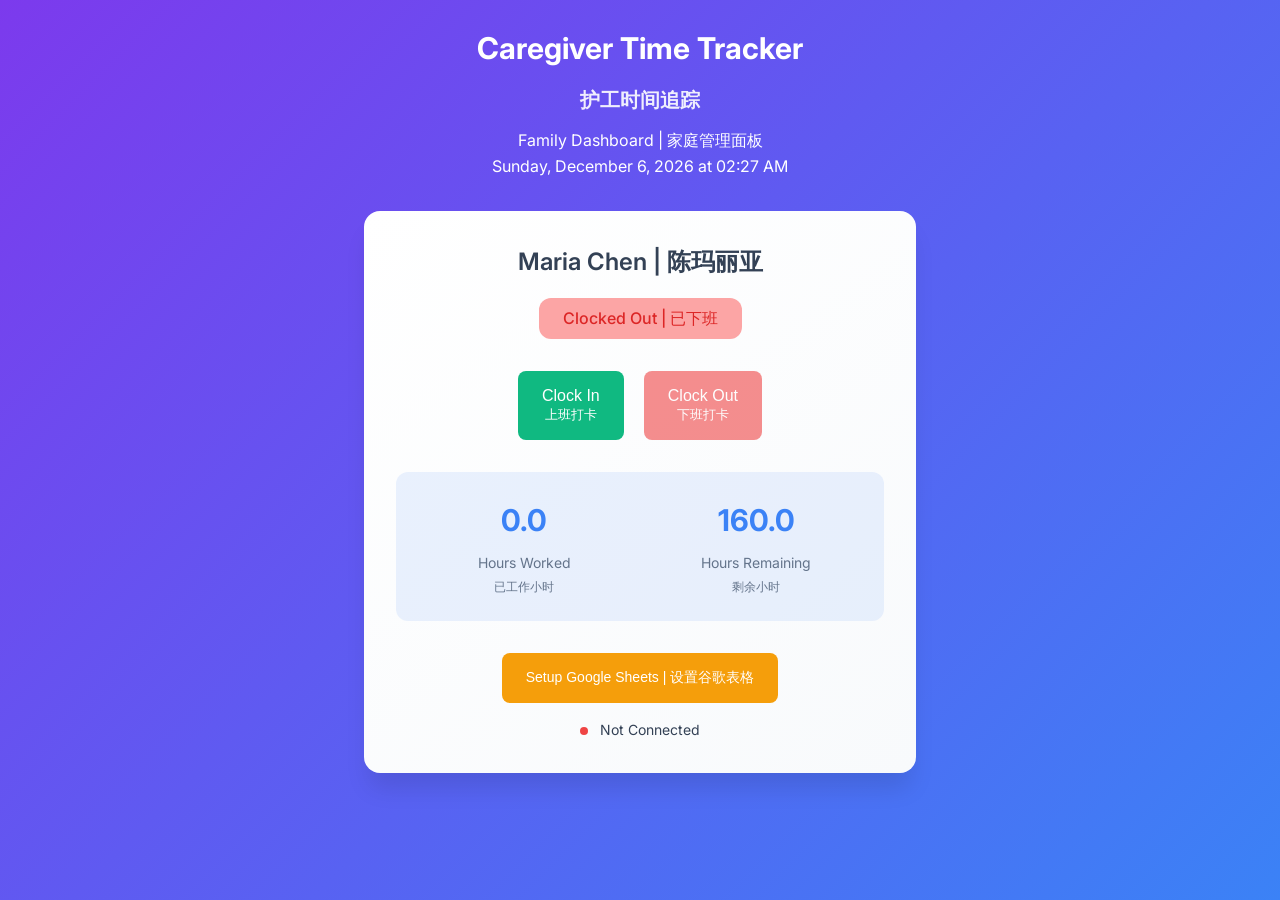
==== simple.html @ 6eb34c5b "Initial commit: Caregiver Time Tracker with Google Sheets integration" ====
<!DOCTYPE html>
<html lang="en">
<head>
    <meta charset="UTF-8">
    <meta name="viewport" content="width=device-width, initial-scale=1.0">
    <meta name="theme-color" content="#7c3aed">
    <title>Caregiver Time Tracker | 护工时间追踪</title>
    <link href="https://fonts.googleapis.com/css2?family=Inter:wght@300;400;500;600;700&display=swap" rel="stylesheet">
    <style>
        /* Simple inline CSS version */
        * {
            margin: 0;
            padding: 0;
            box-sizing: border-box;
        }
        
        body {
            font-family: 'Inter', sans-serif;
            background: linear-gradient(135deg, #7c3aed 0%, #3b82f6 100%);
            min-height: 100vh;
            color: #334155;
            line-height: 1.6;
        }
        
        .loading-screen {
            position: fixed;
            top: 0;
            left: 0;
            width: 100%;
            height: 100%;
            background: linear-gradient(135deg, #7c3aed 0%, #3b82f6 100%);
            display: flex;
            align-items: center;
            justify-content: center;
            z-index: 10000;
            color: white;
        }
        
        .loading-screen.hide {
            display: none;
        }
        
        .app-container {
            max-width: 600px;
            margin: 0 auto;
            padding: 1.5rem;
            opacity: 0;
            transition: opacity 0.3s;
        }
        
        .app-container.loaded {
            opacity: 1;
        }
        
        .header {
            text-align: center;
            margin-bottom: 2rem;
            color: white;
        }
        
        .title {
            font-size: 1.875rem;
            font-weight: 700;
            margin-bottom: 0.5rem;
        }
        
        .subtitle {
            font-size: 1.25rem;
            opacity: 0.9;
        }
        
        .caregiver-card {
            background: linear-gradient(145deg, #ffffff 0%, #f8fafc 100%);
            border-radius: 1rem;
            padding: 2rem;
            box-shadow: 0 20px 25px -5px rgba(0, 0, 0, 0.1);
            text-align: center;
        }
        
        .caregiver-name {
            font-size: 1.5rem;
            font-weight: 600;
            margin-bottom: 1rem;
            color: #334155;
        }
        
        .status-badge {
            display: inline-flex;
            align-items: center;
            justify-content: center;
            padding: 0.5rem 1.5rem;
            border-radius: 0.75rem;
            background: #fca5a5;
            color: #dc2626;
            font-weight: 500;
            margin-bottom: 1.5rem;
        }
        
        .status-badge.clocked-in {
            background: #dcfce7;
            color: #16a34a;
        }
        
        .btn {
            display: inline-flex;
            align-items: center;
            justify-content: center;
            padding: 1rem 1.5rem;
            border: none;
            border-radius: 0.5rem;
            font-size: 1rem;
            font-weight: 500;
            cursor: pointer;
            transition: all 0.15s;
            margin: 0.5rem;
            min-height: 44px;
        }
        
        .btn:disabled {
            opacity: 0.6;
            cursor: not-allowed;
        }
        
        .btn-success {
            background: #10b981;
            color: white;
        }
        
        .btn-danger {
            background: #ef4444;
            color: white;
        }
        
        .btn:not(:disabled):hover {
            transform: translateY(-1px);
            box-shadow: 0 10px 15px -3px rgba(0, 0, 0, 0.1);
        }
        
        .time-display {
            display: grid;
            grid-template-columns: 1fr 1fr;
            gap: 1.5rem;
            margin: 1.5rem 0;
            padding: 1.5rem;
            background: rgba(59, 130, 246, 0.1);
            border-radius: 0.75rem;
        }
        
        .time-stat {
            text-align: center;
        }
        
        .time-value {
            font-size: 1.875rem;
            font-weight: 700;
            color: #3b82f6;
            margin-bottom: 0.5rem;
        }
        
        .time-label {
            font-size: 0.875rem;
            color: #64748b;
        }
        
        .live-timer {
            margin: 1rem 0;
            padding: 1rem;
            background: linear-gradient(135deg, #10b981, #059669);
            border-radius: 0.75rem;
            color: white;
            display: none;
        }
        
        .timer-display {
            font-size: 1.875rem;
            font-weight: 700;
            font-family: 'Courier New', monospace;
            text-align: center;
        }
        
        @media (max-width: 768px) {
            .app-container {
                padding: 1rem;
            }
            
            .time-display {
                grid-template-columns: 1fr;
                text-align: center;
            }
        }
        
        /* Modal Styles */
        .modal {
            position: fixed;
            top: 0;
            left: 0;
            width: 100%;
            height: 100%;
            background: rgba(0, 0, 0, 0.5);
            display: flex;
            align-items: center;
            justify-content: center;
            z-index: 1000;
        }
        
        .modal-content {
            background: white;
            border-radius: 0.5rem;
            max-width: 500px;
            width: 90%;
            max-height: 90vh;
            overflow-y: auto;
        }
        
        .modal-header {
            display: flex;
            align-items: center;
            justify-content: space-between;
            padding: 1rem;
            border-bottom: 1px solid #e5e7eb;
        }
        
        .modal-body {
            padding: 1rem;
        }
        
        .close-btn {
            background: none;
            border: none;
            font-size: 1.5rem;
            cursor: pointer;
            color: #6b7280;
        }
        
        .close-btn:hover {
            color: #374151;
        }
        
        .setup-instructions {
            margin-bottom: 1.5rem;
            font-size: 0.875rem;
        }
        
        .setup-instructions h4 {
            margin-bottom: 0.5rem;
            color: #374151;
        }
        
        .setup-instructions p {
            margin-bottom: 0.25rem;
            color: #6b7280;
        }
        
        .setup-instructions a {
            color: #3b82f6;
            text-decoration: none;
        }
    </style>
</head>
<body>
    <!-- Loading Screen -->
    <div id="loadingScreen" class="loading-screen">
        <div>
            <div style="width: 40px; height: 40px; border: 3px solid rgba(255, 255, 255, 0.3); border-radius: 50%; border-top-color: white; animation: spin 1s ease-in-out infinite; margin: 0 auto 1rem;"></div>
            <p>Loading Caregiver Tracker...</p>
        </div>
    </div>

    <!-- Main App -->
    <div id="app" class="app-container">
        <!-- Header -->
        <header class="header">
            <h1 class="title">Caregiver Time Tracker<br><span class="subtitle">护工时间追踪</span></h1>
            <p>Family Dashboard | 家庭管理面板</p>
            <div id="currentTime">Loading...</div>
        </header>

        <!-- Main Card -->
        <div class="caregiver-card">
            <h2 class="caregiver-name">Maria Chen | 陈玛丽亚</h2>
            <div id="statusBadge" class="status-badge">
                <span id="statusText">Clocked Out | 已下班</span>
            </div>

            <!-- Clock Controls -->
            <div>
                <button class="btn btn-success" id="clockInBtn" onclick="clockIn()">
                    <span>Clock In<br><small>上班打卡</small></span>
                </button>
                <button class="btn btn-danger" id="clockOutBtn" onclick="clockOut()" disabled>
                    <span>Clock Out<br><small>下班打卡</small></span>
                </button>
            </div>

            <!-- Live Timer -->
            <div class="live-timer" id="liveTimer">
                <div>Current Session | 当前工作时间</div>
                <div class="timer-display" id="currentSessionTime">00:00:00</div>
            </div>

            <!-- Time Display -->
            <div class="time-display">
                <div class="time-stat">
                    <div class="time-value" id="hoursWorked">0.0</div>
                    <div class="time-label">
                        <span>Hours Worked</span><br>
                        <span style="font-size: 0.75rem;">已工作小时</span>
                    </div>
                </div>
                <div class="time-stat">
                    <div class="time-value" id="hoursRemaining">160.0</div>
                    <div class="time-label">
                        <span>Hours Remaining</span><br>
                        <span style="font-size: 0.75rem;">剩余小时</span>
                    </div>
                </div>
            </div>
            
            <!-- Google Sheets Setup Button -->
            <div style="margin-top: 1rem;">
                <button class="btn" id="setupSheetsBtn" onclick="showGoogleSheetsSetup()" 
                        style="background: #f59e0b; color: white; font-size: 0.875rem;">
                    Setup Google Sheets | 设置谷歌表格
                </button>
                <div id="syncStatus" style="margin-top: 0.5rem; font-size: 0.875rem;">
                    <span id="syncIndicator" style="display: inline-block; width: 8px; height: 8px; border-radius: 50%; background: #ef4444; margin-right: 0.5rem;"></span>
                    <span id="syncText">Not Connected</span>
                    <button id="retryBtn" onclick="retryFailedSyncs()" style="display: none; margin-left: 0.5rem; padding: 0.25rem 0.5rem; font-size: 0.75rem; background: #3b82f6; color: white; border: none; border-radius: 0.25rem; cursor: pointer;">
                        Retry | 重试
                    </button>
                </div>
            </div>
        </div>
    </div>

    <!-- Google Sheets Setup Modal -->
    <div id="googleSheetsModal" class="modal" style="display: none;">
        <div class="modal-content">
            <div class="modal-header">
                <h3>Google Sheets Setup | 谷歌表格设置</h3>
                <button class="close-btn" onclick="hideGoogleSheetsSetup()">&times;</button>
            </div>
            <div class="modal-body">
                <div class="setup-instructions">
                    <h4>📋 Simple Setup (Recommended)</h4>
                    <p><strong>Step 1:</strong> Create Google Apps Script</p>
                    <p>1. Go to <a href="https://script.google.com" target="_blank">script.google.com</a></p>
                    <p>2. Click "New Project"</p>
                    <p>3. Replace default code with the script below</p>
                    <p>4. Click "Deploy" → "New deployment" → "Web app"</p>
                    <p>5. Set "Execute as: Me" and "Access: Anyone"</p>
                    <p>6. Copy the Web App URL</p>
                    
                    <div style="background: #f3f4f6; padding: 1rem; margin: 0.5rem 0; border-radius: 0.25rem; font-family: monospace; font-size: 0.75rem;">
function doPost(e) {<br>
&nbsp;&nbsp;try {<br>
&nbsp;&nbsp;&nbsp;&nbsp;const sheet = SpreadsheetApp.openById('YOUR_SHEET_ID_HERE');<br>
&nbsp;&nbsp;&nbsp;&nbsp;const ws = sheet.getActiveSheet();<br>
&nbsp;&nbsp;&nbsp;&nbsp;const data = JSON.parse(e.postData.contents);<br>
&nbsp;&nbsp;&nbsp;&nbsp;<br>
&nbsp;&nbsp;&nbsp;&nbsp;// Add headers if first row<br>
&nbsp;&nbsp;&nbsp;&nbsp;if (ws.getLastRow() === 0) {<br>
&nbsp;&nbsp;&nbsp;&nbsp;&nbsp;&nbsp;ws.getRange(1, 1, 1, 8).setValues([['Timestamp', 'Caregiver', 'Date', 'Clock In', 'Clock Out', 'Session Hours', 'Total Hours', 'Action']]);<br>
&nbsp;&nbsp;&nbsp;&nbsp;}<br>
&nbsp;&nbsp;&nbsp;&nbsp;<br>
&nbsp;&nbsp;&nbsp;&nbsp;ws.appendRow(data.values[0]);<br>
&nbsp;&nbsp;&nbsp;&nbsp;return ContentService.createTextOutput(JSON.stringify({success: true})).setMimeType(ContentService.MimeType.JSON);<br>
&nbsp;&nbsp;} catch (error) {<br>
&nbsp;&nbsp;&nbsp;&nbsp;return ContentService.createTextOutput(JSON.stringify({success: false, error: error.toString()})).setMimeType(ContentService.MimeType.JSON);<br>
&nbsp;&nbsp;}<br>
}
                    </div>
                    
                    <p><strong>Step 2:</strong> Update the script with your Sheet ID</p>
                    <p><strong>Step 3:</strong> Enter the Web App URL below</p>
                </div>
                
                <form id="googleSheetsForm" onsubmit="testGoogleSheets(event)">
                    <div style="margin: 1rem 0;">
                        <label style="display: block; margin-bottom: 0.5rem; font-weight: 500;">Google Apps Script Web App URL:</label>
                        <input type="url" id="webAppUrl" placeholder="https://script.google.com/macros/s/.../exec" style="width: 100%; padding: 0.5rem; border: 1px solid #ccc; border-radius: 0.25rem;" required>
                    </div>
                    <div style="margin: 1rem 0;">
                        <label style="display: block; margin-bottom: 0.5rem; font-weight: 500;">Spreadsheet ID (for reference):</label>
                        <input type="text" id="spreadsheetId" placeholder="Found in Google Sheet URL" style="width: 100%; padding: 0.5rem; border: 1px solid #ccc; border-radius: 0.25rem;" required>
                    </div>
                    <button type="submit" class="btn" style="background: #3b82f6; color: white;">Test Connection | 测试连接</button>
                </form>
                
                <div id="connectionStatus" style="margin-top: 1rem; padding: 0.5rem; border-radius: 0.25rem; display: none;"></div>
            </div>
        </div>
    </div>

    <style>
        @keyframes spin {
            to { transform: rotate(360deg); }
        }
    </style>

    <script>
        // App state
        let isClocked = false;
        let startTime = null;
        let timerInterval = null;
        let hoursWorked = 0;
        
        // Google Sheets integration
        let googleSheetsConfig = {
            webAppUrl: null,
            spreadsheetId: null,
            isConnected: false
        };

        // Initialize app
        function initApp() {
            console.log('Initializing caregiver app with Google Sheets...');
            
            // Hide loading screen
            setTimeout(() => {
                document.getElementById('loadingScreen').classList.add('hide');
                document.getElementById('app').classList.add('loaded');
            }, 1000);
            
            // Start clock
            updateCurrentTime();
            setInterval(updateCurrentTime, 1000);
            
            // Load saved data
            loadData();
            loadGoogleSheetsConfig();
            
            console.log('App initialized successfully!');
        }

        function updateCurrentTime() {
            const now = new Date();
            const options = {
                weekday: 'long',
                year: 'numeric',
                month: 'long',
                day: 'numeric',
                hour: '2-digit',
                minute: '2-digit'
            };
            document.getElementById('currentTime').textContent = 
                now.toLocaleDateString('en-US', options);
        }

        async function clockIn() {
            if (isClocked) return;
            
            isClocked = true;
            startTime = new Date();
            
            // Update UI
            document.getElementById('statusBadge').className = 'status-badge clocked-in';
            document.getElementById('statusText').textContent = 'Clocked In | 已上班';
            document.getElementById('clockInBtn').disabled = true;
            document.getElementById('clockOutBtn').disabled = false;
            document.getElementById('liveTimer').style.display = 'block';
            
            // Start timer
            timerInterval = setInterval(updateLiveTimer, 1000);
            
            // Log to Google Sheets
            await logToGoogleSheets('CLOCK_IN', {
                action: 'Clock In',
                timestamp: startTime.toISOString(),
                caregiver: 'Maria Chen | 陈玛丽亚'
            });
            
            // Save state
            saveData();
            
            console.log('Clocked in at:', startTime);
            showNotification('Clocked in successfully! | 上班打卡成功！', 'success');
        }

        async function clockOut() {
            if (!isClocked || !startTime) return;
            
            const endTime = new Date();
            const sessionHours = (endTime - startTime) / (1000 * 60 * 60);
            
            isClocked = false;
            clearInterval(timerInterval);
            
            // Update UI
            document.getElementById('statusBadge').className = 'status-badge';
            document.getElementById('statusText').textContent = 'Clocked Out | 已下班';
            document.getElementById('clockInBtn').disabled = false;
            document.getElementById('clockOutBtn').disabled = true;
            document.getElementById('liveTimer').style.display = 'none';
            
            // Update hours
            hoursWorked += sessionHours;
            updateTimeDisplay();
            
            // Log to Google Sheets
            await logToGoogleSheets('CLOCK_OUT', {
                action: 'Clock Out',
                timestamp: endTime.toISOString(),
                caregiver: 'Maria Chen | 陈玛丽亚',
                sessionHours: sessionHours.toFixed(2),
                totalHours: hoursWorked.toFixed(2)
            });
            
            // Save state
            saveData();
            
            showNotification(`Session completed! Worked: ${sessionHours.toFixed(1)} hours`, 'success');
            
            console.log('Clocked out. Session hours:', sessionHours.toFixed(2));
        }

        function updateLiveTimer() {
            if (!startTime) return;
            
            const now = new Date();
            const elapsed = now - startTime;
            const hours = Math.floor(elapsed / (1000 * 60 * 60));
            const minutes = Math.floor((elapsed % (1000 * 60 * 60)) / (1000 * 60));
            const seconds = Math.floor((elapsed % (1000 * 60)) / 1000);
            
            document.getElementById('currentSessionTime').textContent = 
                `${hours.toString().padStart(2, '0')}:${minutes.toString().padStart(2, '0')}:${seconds.toString().padStart(2, '0')}`;
        }

        function updateTimeDisplay() {
            document.getElementById('hoursWorked').textContent = hoursWorked.toFixed(1);
            document.getElementById('hoursRemaining').textContent = Math.max(0, 160 - hoursWorked).toFixed(1);
        }

        // Google Sheets Integration Functions
        
        function loadGoogleSheetsConfig() {
            try {
                const saved = localStorage.getItem('googleSheetsConfig');
                if (saved) {
                    googleSheetsConfig = JSON.parse(saved);
                    updateSyncStatus();
                }
            } catch (e) {
                console.warn('Could not load Google Sheets config:', e);
            }
        }

        function saveGoogleSheetsConfig() {
            try {
                localStorage.setItem('googleSheetsConfig', JSON.stringify(googleSheetsConfig));
            } catch (e) {
                console.warn('Could not save Google Sheets config:', e);
            }
        }

        function updateSyncStatus() {
            const indicator = document.getElementById('syncIndicator');
            const text = document.getElementById('syncText');
            const retryBtn = document.getElementById('retryBtn');
            
            if (googleSheetsConfig.isConnected) {
                indicator.style.background = '#10b981';
                text.textContent = 'Connected | 已连接';
                retryBtn.style.display = 'none';
            } else {
                indicator.style.background = '#ef4444';
                text.textContent = 'Not Connected | 未连接';
                retryBtn.style.display = 'none';
            }
        }
        
        // Show retry button when there are failed syncs
        function showRetryButton() {
            const retryBtn = document.getElementById('retryBtn');
            const retryQueue = JSON.parse(localStorage.getItem('retryQueue') || '[]');
            
            if (retryQueue.length > 0 && googleSheetsConfig.isConnected) {
                retryBtn.style.display = 'inline-block';
            } else {
                retryBtn.style.display = 'none';
            }
        }
        
        // Manual retry function
        async function retryFailedSyncs() {
            const retryQueue = JSON.parse(localStorage.getItem('retryQueue') || '[]');
            
            if (retryQueue.length === 0) {
                showNotification('No failed syncs to retry | 没有失败的同步需要重试', 'info');
                return;
            }
            
            showNotification(`Retrying ${retryQueue.length} failed syncs... | 重试${retryQueue.length}个失败的同步...`, 'info');
            
            const successfulRetries = [];
            
            for (const item of retryQueue) {
                try {
                    await logToGoogleSheets(item.eventType, item.data);
                    successfulRetries.push(item);
                } catch (error) {
                    console.error('Retry failed:', error);
                }
                
                // Small delay between retries
                await new Promise(resolve => setTimeout(resolve, 500));
            }
            
            // Remove successful retries from queue
            const remainingQueue = retryQueue.filter(item => !successfulRetries.includes(item));
            localStorage.setItem('retryQueue', JSON.stringify(remainingQueue));
            
            showNotification(`Retried ${successfulRetries.length}/${retryQueue.length} syncs successfully | 成功重试${successfulRetries.length}/${retryQueue.length}个同步`, 'success');
            
            showRetryButton();
        }

        async function logToGoogleSheets(eventType, data) {
            if (!googleSheetsConfig.isConnected) {
                console.log('Google Sheets not connected, skipping sync');
                return;
            }

            try {
                console.log('Starting Google Sheets sync...', { eventType, data });
                
                // Update sync status to show syncing
                document.getElementById('syncIndicator').style.background = '#f59e0b';
                document.getElementById('syncText').textContent = 'Syncing... | 同步中...';

                const row = [
                    new Date().toISOString(), // Timestamp
                    data.caregiver, // Caregiver Name
                    new Date().toLocaleDateString(), // Date
                    eventType === 'CLOCK_IN' ? new Date(data.timestamp).toLocaleTimeString() : '', // Clock In
                    eventType === 'CLOCK_OUT' ? new Date(data.timestamp).toLocaleTimeString() : '', // Clock Out
                    data.sessionHours || '', // Session Hours
                    data.totalHours || '', // Total Hours
                    data.action // Action/Notes
                ];

                console.log('Preparing to send row:', row);
                
                const response = await appendToGoogleSheet(row);
                console.log('Google Sheets response:', response);
                
                if (response.success) {
                    console.log('Sync successful!');
                    // Update sync status to success
                    setTimeout(() => {
                        document.getElementById('syncIndicator').style.background = '#10b981';
                        document.getElementById('syncText').textContent = 'Synced | 已同步';
                    }, 1000);
                    
                    showNotification('Data synced to Google Sheets successfully! | 数据已成功同步到谷歌表格！', 'success');
                } else {
                    throw new Error(response.error || 'Unknown sync error');
                }

            } catch (error) {
                console.error('Error syncing to Google Sheets:', error);
                
                // Update sync status to error with more details
                document.getElementById('syncIndicator').style.background = '#ef4444';
                
                let errorText = 'Sync Error';
                if (error.message.includes('403')) {
                    errorText = 'Permission Error';
                } else if (error.message.includes('404')) {
                    errorText = 'Sheet Not Found';
                } else if (error.message.includes('400')) {
                    errorText = 'Invalid Request';
                } else if (error.message.includes('Failed to fetch')) {
                    errorText = 'Network Error';
                }
                
                document.getElementById('syncText').textContent = `${errorText} | 同步错误`;
                
                // Show detailed error notification
                showNotification(`Sync failed: ${error.message}. Data saved locally for retry. | 同步失败：${error.message}。数据已本地保存以供重试。`, 'error');
                
                // Store for retry later
                storeForRetry(eventType, data);
                showRetryButton();
            }
        }

        async function appendToGoogleSheet(row) {
            const url = googleSheetsConfig.webAppUrl;
            
            console.log('Sending request to Google Apps Script:', url);
            console.log('Request data:', { values: [row] });
            
            try {
                const response = await fetch(url, {
                    method: 'POST',
                    headers: {
                        'Content-Type': 'application/json',
                    },
                    body: JSON.stringify({
                        values: [row]
                    })
                });

                console.log('Response status:', response.status);
                console.log('Response statusText:', response.statusText);

                if (!response.ok) {
                    throw new Error(`HTTP ${response.status}: ${response.statusText}`);
                }

                const result = await response.json();
                console.log('Success response:', result);
                
                if (result.success) {
                    return { success: true, data: result };
                } else {
                    throw new Error(result.error || 'Unknown error from Apps Script');
                }
                
            } catch (error) {
                console.error('Fetch error:', error);
                return { success: false, error: error.message };
            }
        }

        function storeForRetry(eventType, data) {
            try {
                const retryData = JSON.parse(localStorage.getItem('retryQueue') || '[]');
                retryData.push({ eventType, data, timestamp: new Date().toISOString() });
                localStorage.setItem('retryQueue', JSON.stringify(retryData));
            } catch (e) {
                console.warn('Could not store retry data:', e);
            }
        }

        // Google Sheets Setup Modal Functions
        
        function showGoogleSheetsSetup() {
            document.getElementById('googleSheetsModal').style.display = 'flex';
        }

        function hideGoogleSheetsSetup() {
            document.getElementById('googleSheetsModal').style.display = 'none';
        }

        async function testGoogleSheets(event) {
            event.preventDefault();
            
            const webAppUrl = document.getElementById('webAppUrl').value.trim();
            const spreadsheetId = document.getElementById('spreadsheetId').value.trim();
            const statusDiv = document.getElementById('connectionStatus');
            
            if (!webAppUrl || !spreadsheetId) {
                showConnectionStatus('Please fill in all fields | 请填写所有字段', 'error');
                return;
            }

            showConnectionStatus('Testing connection... | 测试连接中...', 'info');

            try {
                console.log('Testing Google Apps Script URL:', webAppUrl);
                
                // First, try a simple GET request to test basic connectivity
                console.log('Step 1: Testing basic connectivity with GET request...');
                const getResponse = await fetch(webAppUrl, {
                    method: 'GET',
                    mode: 'cors'
                });
                
                console.log('GET Response status:', getResponse.status);
                console.log('GET Response headers:', Object.fromEntries(getResponse.headers.entries()));
                
                if (!getResponse.ok) {
                    const errorText = await getResponse.text();
                    console.log('GET Response error text:', errorText);
                    throw new Error(`GET test failed - HTTP ${getResponse.status}: ${getResponse.statusText}`);
                }
                
                const getResult = await getResponse.json();
                console.log('GET Response JSON:', getResult);
                
                // Now try the POST request
                console.log('Step 2: Testing POST request...');
                const testResponse = await fetch(webAppUrl, {
                    method: 'POST',
                    mode: 'cors',
                    headers: {
                        'Content-Type': 'application/json',
                    },
                    body: JSON.stringify({
                        values: [['Test', 'Connection', new Date().toISOString(), '', '', '', '', 'Test']]
                    })
                });

                console.log('POST Response status:', testResponse.status);
                console.log('POST Response headers:', Object.fromEntries(testResponse.headers.entries()));

                if (!testResponse.ok) {
                    const errorText = await testResponse.text();
                    console.log('POST Response error text:', errorText);
                    throw new Error(`POST test failed - HTTP ${testResponse.status}: ${testResponse.statusText}`);
                }

                const result = await testResponse.json();
                console.log('POST Response JSON:', result);
                
                if (!result.success) {
                    throw new Error(result.error || 'Unknown error from Apps Script');
                }

                // Save configuration
                googleSheetsConfig = {
                    webAppUrl,
                    spreadsheetId,
                    isConnected: true
                };
                saveGoogleSheetsConfig();
                updateSyncStatus();

                showConnectionStatus('✅ Connection successful! Data will now sync automatically. | ✅ 连接成功！数据将自动同步。', 'success');
                
                setTimeout(() => {
                    hideGoogleSheetsSetup();
                }, 2000);

            } catch (error) {
                console.error('Detailed connection test error:', error);
                console.error('Error stack:', error.stack);
                
                let errorMessage = '';
                
                if (error.message.includes('Failed to fetch') || error.message.includes('NetworkError') || error.name === 'TypeError') {
                    errorMessage = `❌ Network Error: Cannot reach Google Apps Script.

🔧 Possible Issues:
1. **Internet Connection**: Check your internet connection
2. **Firewall/Antivirus**: Temporarily disable firewall or antivirus
3. **Browser**: Try a different browser or incognito mode
4. **VPN**: Disable VPN if you're using one

🧪 **Manual Test**: 
Open this URL in a new tab: ${webAppUrl}
You should see a JSON response like: {"success":true,"message":"Google Apps Script is working!"}

❌ 网络错误：无法访问谷歌应用脚本。

🔧 详细错误: ${error.message}`;
                } else if (error.message.includes('GET test failed')) {
                    errorMessage = `❌ Google Apps Script URL Error

The URL doesn't respond to basic requests. This usually means:

1. **Wrong URL**: Double-check you copied the deployment URL correctly
2. **Not Deployed**: Make sure the script is deployed as a Web App
3. **Permissions**: Ensure "Who has access" is set to "Anyone"

🧪 **Try this**: 
- Go to your Google Apps Script
- Click "Deploy" → "Manage deployments"
- Verify settings and get a fresh URL

❌ 应用脚本URL错误`;
                } else if (error.message.includes('POST test failed')) {
                    errorMessage = `❌ Apps Script Configuration Error

Basic connectivity works but POST requests fail. Check:

1. **Function Name**: Ensure your script has both doGet() and doPost() functions
2. **Permissions**: Re-authorize the script permissions
3. **Spreadsheet Access**: Verify the script can access your Google Sheet

❌ 应用脚本配置错误`;
                } else if (error.message.includes('404')) {
                    errorMessage = `❌ URL Not Found: Web App URL is incorrect.

🔧 Make sure:
- You copied the correct deployment URL (should end with /exec)
- The script is deployed as a Web app
- Try creating a new deployment

❌ 找不到URL：Web应用URL不正确。`;
                } else {
                    errorMessage = `❌ Connection failed: ${error.message}

🔧 Debug Info:
- Web App URL: ${webAppUrl}
- Error Type: ${error.name}
- Browser Console: Press F12 and check the Console tab for more details

❌ 连接失败：${error.message}`;
                }
                
                showConnectionStatus(errorMessage, 'error');
                googleSheetsConfig.isConnected = false;
                updateSyncStatus();
            }
        }

        async function initializeGoogleSheet(apiKey, spreadsheetId) {
            // Check if headers exist
            const readUrl = `https://sheets.googleapis.com/v4/spreadsheets/${spreadsheetId}/values/A1:H1?key=${apiKey}`;
            const readResponse = await fetch(readUrl);
            const data = await readResponse.json();

            // If no data or empty, add headers
            if (!data.values || data.values.length === 0) {
                const headers = ['Timestamp', 'Caregiver', 'Date', 'Clock In', 'Clock Out', 'Session Hours', 'Total Hours', 'Action'];
                const writeUrl = `https://sheets.googleapis.com/v4/spreadsheets/${spreadsheetId}/values/A1:H1?key=${apiKey}&valueInputOption=USER_ENTERED`;
                
                await fetch(writeUrl, {
                    method: 'PUT',
                    headers: {
                        'Content-Type': 'application/json',
                    },
                    body: JSON.stringify({
                        values: [headers]
                    })
                });
            }
        }

        function showConnectionStatus(message, type) {
            const statusDiv = document.getElementById('connectionStatus');
            statusDiv.style.display = 'block';
            statusDiv.textContent = message;
            statusDiv.className = `connection-status ${type}`;
            
            const colors = {
                success: { bg: '#dcfce7', color: '#166534' },
                error: { bg: '#fecaca', color: '#dc2626' },
                info: { bg: '#dbeafe', color: '#1d4ed8' }
            };
            
            const style = colors[type] || colors.info;
            statusDiv.style.background = style.bg;
            statusDiv.style.color = style.color;
        }

        // Notification System
        function showNotification(message, type = 'info') {
            // Simple notification - you could enhance this
            console.log(`[${type.toUpperCase()}] ${message}`);
            
            // You could add a toast notification here
            const notification = document.createElement('div');
            notification.style.cssText = `
                position: fixed;
                top: 20px;
                right: 20px;
                background: ${type === 'success' ? '#10b981' : '#ef4444'};
                color: white;
                padding: 1rem;
                border-radius: 0.5rem;
                z-index: 1001;
                max-width: 300px;
                box-shadow: 0 10px 25px rgba(0,0,0,0.1);
            `;
            notification.textContent = message;
            
            document.body.appendChild(notification);
            
            setTimeout(() => {
                if (notification.parentNode) {
                    notification.parentNode.removeChild(notification);
                }
            }, 3000);
        }

        // Data persistence functions
        function saveData() {
            try {
                const data = {
                    hoursWorked,
                    isClocked,
                    startTime: startTime ? startTime.toISOString() : null
                };
                localStorage.setItem('caregiverData', JSON.stringify(data));
            } catch (e) {
                console.warn('Could not save data to localStorage:', e);
            }
        }

        function loadData() {
            try {
                const saved = localStorage.getItem('caregiverData');
                if (saved) {
                    const data = JSON.parse(saved);
                    hoursWorked = data.hoursWorked || 0;
                    updateTimeDisplay();
                    
                    if (data.isClocked && data.startTime) {
                        startTime = new Date(data.startTime);
                        clockIn();
                    }
                }
            } catch (e) {
                console.warn('Could not load saved data:', e);
            }
        }

        // Start the app
        if (document.readyState === 'loading') {
            document.addEventListener('DOMContentLoaded', initApp);
        } else {
            initApp();
        }
    </script>
</body>
</html>
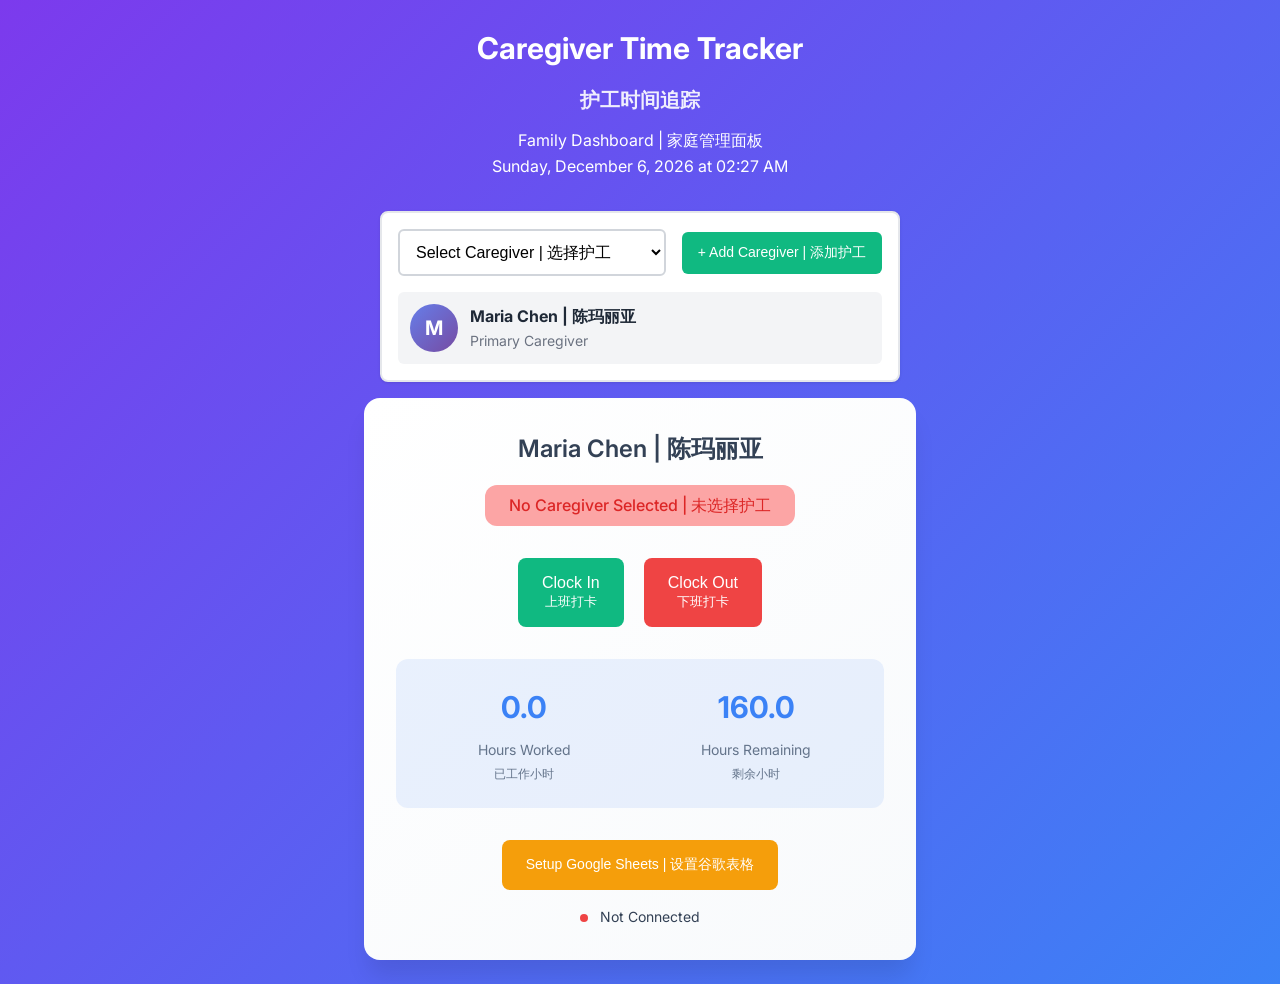
==== commit 84a30bbf: "Add multi-caregiver management with individual tracking - Add caregiver selection dropdown with easy" ====
--- a/simple.html
+++ b/simple.html
@@ -189,6 +189,88 @@
             }
         }
         
+        /* Caregiver Selection */
+        .caregiver-section {
+            background: white;
+            border-radius: 0.5rem;
+            padding: 1rem;
+            margin: 1rem;
+            box-shadow: 0 1px 3px rgba(0, 0, 0, 0.1);
+            border: 2px solid #e5e7eb;
+        }
+        
+        .caregiver-selector {
+            display: flex;
+            align-items: center;
+            gap: 1rem;
+            margin-bottom: 1rem;
+        }
+        
+        .caregiver-dropdown {
+            flex: 1;
+            padding: 0.75rem;
+            border: 2px solid #d1d5db;
+            border-radius: 0.375rem;
+            font-size: 1rem;
+            background: white;
+        }
+        
+        .caregiver-dropdown:focus {
+            outline: none;
+            border-color: #3b82f6;
+            box-shadow: 0 0 0 3px rgba(59, 130, 246, 0.1);
+        }
+        
+        .add-caregiver-btn {
+            padding: 0.75rem 1rem;
+            background: #10b981;
+            color: white;
+            border: none;
+            border-radius: 0.375rem;
+            cursor: pointer;
+            font-size: 0.875rem;
+            white-space: nowrap;
+        }
+        
+        .add-caregiver-btn:hover {
+            background: #059669;
+        }
+        
+        .caregiver-info {
+            display: flex;
+            align-items: center;
+            gap: 0.75rem;
+            padding: 0.75rem;
+            background: #f3f4f6;
+            border-radius: 0.375rem;
+            margin-top: 0.5rem;
+        }
+        
+        .caregiver-avatar {
+            width: 48px;
+            height: 48px;
+            border-radius: 50%;
+            background: linear-gradient(135deg, #667eea 0%, #764ba2 100%);
+            display: flex;
+            align-items: center;
+            justify-content: center;
+            color: white;
+            font-weight: bold;
+            font-size: 1.25rem;
+        }
+        
+        .caregiver-details h3 {
+            margin: 0;
+            font-size: 1rem;
+            color: #1f2937;
+        }
+        
+        .caregiver-details p {
+            margin: 0;
+            font-size: 0.875rem;
+            color: #6b7280;
+        }
+        
         /* Modal Styles */
         .modal {
             position: fixed;
@@ -275,16 +357,36 @@
             <div id="currentTime">Loading...</div>
         </header>
 
+        <!-- Caregiver Selection Section -->
+        <div class="caregiver-section">
+            <div class="caregiver-selector">
+                <select id="caregiverDropdown" class="caregiver-dropdown">
+                    <option value="">Select Caregiver | 选择护工</option>
+                </select>
+                <button class="add-caregiver-btn" onclick="showAddCaregiverModal()">
+                    + Add Caregiver | 添加护工
+                </button>
+            </div>
+            
+            <div id="caregiverInfo" class="caregiver-info" style="display: none;">
+                <div id="caregiverAvatar" class="caregiver-avatar">M</div>
+                <div class="caregiver-details">
+                    <h3 id="caregiverNameDisplay">Maria Chen | 陈玛丽亚</h3>
+                    <p id="caregiverRole">Primary Caregiver | 主要护工</p>
+                </div>
+            </div>
+        </div>
+
         <!-- Main Card -->
         <div class="caregiver-card">
-            <h2 class="caregiver-name">Maria Chen | 陈玛丽亚</h2>
+            <h2 id="mainCaregiverName" class="caregiver-name">Select a caregiver to start | 请选择护工开始</h2>
             <div id="statusBadge" class="status-badge">
-                <span id="statusText">Clocked Out | 已下班</span>
+                <span id="statusText">No Caregiver Selected | 未选择护工</span>
             </div>
 
             <!-- Clock Controls -->
             <div>
-                <button class="btn btn-success" id="clockInBtn" onclick="clockIn()">
+                <button class="btn btn-success" id="clockInBtn" onclick="clockIn()" disabled>
                     <span>Clock In<br><small>上班打卡</small></span>
                 </button>
                 <button class="btn btn-danger" id="clockOutBtn" onclick="clockOut()" disabled>
@@ -392,6 +494,55 @@
         </div>
     </div>
 
+    <!-- Add Caregiver Modal -->
+    <div id="addCaregiverModal" class="modal" style="display: none;">
+        <div class="modal-content">
+            <div class="modal-header">
+                <h3>Add New Caregiver | 添加新护工</h3>
+                <button class="close-btn" onclick="hideAddCaregiverModal()">&times;</button>
+            </div>
+            <div class="modal-body">
+                <form id="caregiverForm" onsubmit="addCaregiver(event)">
+                    <div style="margin: 1rem 0;">
+                        <label style="display: block; margin-bottom: 0.5rem; font-weight: 500;">Full Name | 姓名:</label>
+                        <input type="text" id="caregiverName" placeholder="Maria Chen" style="width: 100%; padding: 0.75rem; border: 1px solid #ccc; border-radius: 0.25rem;" required>
+                    </div>
+                    
+                    <div style="margin: 1rem 0;">
+                        <label style="display: block; margin-bottom: 0.5rem; font-weight: 500;">Chinese Name | 中文名 (Optional):</label>
+                        <input type="text" id="caregiverChineseName" placeholder="陈玛丽亚" style="width: 100%; padding: 0.75rem; border: 1px solid #ccc; border-radius: 0.25rem;">
+                    </div>
+                    
+                    <div style="margin: 1rem 0;">
+                        <label style="display: block; margin-bottom: 0.5rem; font-weight: 500;">Role | 职位:</label>
+                        <select id="caregiverRole" style="width: 100%; padding: 0.75rem; border: 1px solid #ccc; border-radius: 0.25rem;">
+                            <option value="Primary Caregiver">Primary Caregiver | 主要护工</option>
+                            <option value="Relief Caregiver">Relief Caregiver | 替班护工</option>
+                            <option value="Night Shift">Night Shift | 夜班护工</option>
+                            <option value="Weekend Caregiver">Weekend Caregiver | 周末护工</option>
+                            <option value="Temporary">Temporary | 临时护工</option>
+                        </select>
+                    </div>
+                    
+                    <div style="margin: 1rem 0;">
+                        <label style="display: block; margin-bottom: 0.5rem; font-weight: 500;">Phone | 电话 (Optional):</label>
+                        <input type="tel" id="caregiverPhone" placeholder="+1 (555) 123-4567" style="width: 100%; padding: 0.75rem; border: 1px solid #ccc; border-radius: 0.25rem;">
+                    </div>
+                    
+                    <div style="margin: 1rem 0;">
+                        <label style="display: block; margin-bottom: 0.5rem; font-weight: 500;">Weekly Hours Limit | 每周工作小时限制:</label>
+                        <input type="number" id="caregiverHours" value="40" min="1" max="168" style="width: 100%; padding: 0.75rem; border: 1px solid #ccc; border-radius: 0.25rem;">
+                    </div>
+                    
+                    <div style="display: flex; gap: 1rem; margin-top: 1.5rem;">
+                        <button type="button" onclick="hideAddCaregiverModal()" style="flex: 1; padding: 0.75rem; border: 1px solid #ccc; background: white; border-radius: 0.25rem; cursor: pointer;">Cancel | 取消</button>
+                        <button type="submit" class="btn" style="flex: 1; background: #10b981; color: white; padding: 0.75rem; border-radius: 0.25rem;">Add Caregiver | 添加护工</button>
+                    </div>
+                </form>
+            </div>
+        </div>
+    </div>
+
     <style>
         @keyframes spin {
             to { transform: rotate(360deg); }
@@ -405,6 +556,10 @@
         let timerInterval = null;
         let hoursWorked = 0;
         
+        // Caregiver management
+        let caregivers = [];
+        let currentCaregiver = null;
+        
         // Google Sheets integration
         let googleSheetsConfig = {
             webAppUrl: null,
@@ -429,6 +584,7 @@
             // Load saved data
             loadData();
             loadGoogleSheetsConfig();
+            loadCaregivers();
             
             console.log('App initialized successfully!');
         }
@@ -449,6 +605,10 @@
 
         async function clockIn() {
             if (isClocked) return;
+            if (!currentCaregiver) {
+                showNotification('Please select a caregiver first | 请先选择护工', 'error');
+                return;
+            }
             
             isClocked = true;
             startTime = new Date();
@@ -467,7 +627,9 @@
             await logToGoogleSheets('CLOCK_IN', {
                 action: 'Clock In',
                 timestamp: startTime.toISOString(),
-                caregiver: 'Maria Chen | 陈玛丽亚'
+                caregiver: currentCaregiver.chineseName ? 
+                    `${currentCaregiver.name} | ${currentCaregiver.chineseName}` : 
+                    currentCaregiver.name
             });
             
             // Save state
@@ -479,6 +641,10 @@
 
         async function clockOut() {
             if (!isClocked || !startTime) return;
+            if (!currentCaregiver) {
+                showNotification('No caregiver selected | 未选择护工', 'error');
+                return;
+            }
             
             const endTime = new Date();
             const sessionHours = (endTime - startTime) / (1000 * 60 * 60);
@@ -501,7 +667,9 @@
             await logToGoogleSheets('CLOCK_OUT', {
                 action: 'Clock Out',
                 timestamp: endTime.toISOString(),
-                caregiver: 'Maria Chen | 陈玛丽亚',
+                caregiver: currentCaregiver.chineseName ? 
+                    `${currentCaregiver.name} | ${currentCaregiver.chineseName}` : 
+                    currentCaregiver.name,
                 sessionHours: sessionHours.toFixed(2),
                 totalHours: hoursWorked.toFixed(2)
             });
@@ -689,29 +857,54 @@
         async function appendToGoogleSheet(row) {
             const url = googleSheetsConfig.webAppUrl;
             
-            console.log('Sending request to Google Apps Script:', url);
+            console.log('Sending request to Google Apps Script via JSONP:', url);
             console.log('Request data:', { values: [row] });
             
             try {
-                const response = await fetch(url, {
-                    method: 'POST',
-                    headers: {
-                        'Content-Type': 'application/json',
-                    },
-                    body: JSON.stringify({
-                        values: [row]
-                    })
+                // Use JSONP for data submission to avoid CORS issues
+                const callbackName = 'dataSyncCallback_' + Date.now();
+                const script = document.createElement('script');
+                
+                const result = await new Promise((resolve, reject) => {
+                    // Set up the callback function
+                    window[callbackName] = function(data) {
+                        console.log('JSONP Data sync response:', data);
+                        delete window[callbackName];
+                        if (document.head.contains(script)) {
+                            document.head.removeChild(script);
+                        }
+                        resolve(data);
+                    };
+                    
+                    // Set up error handling
+                    script.onerror = function() {
+                        console.error('JSONP data sync failed to load');
+                        delete window[callbackName];
+                        if (document.head.contains(script)) {
+                            document.head.removeChild(script);
+                        }
+                        reject(new Error('JSONP data sync request failed'));
+                    };
+                    
+                    // Create JSONP URL with data
+                    const dataParam = encodeURIComponent(JSON.stringify({ values: [row] }));
+                    const jsonpUrl = `${url}?callback=${callbackName}&data=${dataParam}`;
+                    console.log('JSONP Data sync URL length:', jsonpUrl.length);
+                    
+                    script.src = jsonpUrl;
+                    document.head.appendChild(script);
+                    
+                    // Timeout after 15 seconds
+                    setTimeout(() => {
+                        if (window[callbackName]) {
+                            delete window[callbackName];
+                            if (document.head.contains(script)) {
+                                document.head.removeChild(script);
+                            }
+                            reject(new Error('JSONP data sync timeout - no response after 15 seconds'));
+                        }
+                    }, 15000);
                 });
-
-                console.log('Response status:', response.status);
-                console.log('Response statusText:', response.statusText);
-
-                if (!response.ok) {
-                    throw new Error(`HTTP ${response.status}: ${response.statusText}`);
-                }
-
-                const result = await response.json();
-                console.log('Success response:', result);
                 
                 if (result.success) {
                     return { success: true, data: result };
@@ -720,7 +913,7 @@
                 }
                 
             } catch (error) {
-                console.error('Fetch error:', error);
+                console.error('JSONP sync error:', error);
                 return { success: false, error: error.message };
             }
         }
@@ -762,49 +955,50 @@
             try {
                 console.log('Testing Google Apps Script URL:', webAppUrl);
                 
-                // First, try a simple GET request to test basic connectivity
-                console.log('Step 1: Testing basic connectivity with GET request...');
-                const getResponse = await fetch(webAppUrl, {
-                    method: 'GET',
-                    mode: 'cors'
+                // Google Apps Script has CORS limitations, let's use JSONP approach
+                console.log('Step 1: Using JSONP approach for Google Apps Script...');
+                
+                // Create a dynamic script tag for JSONP
+                const callbackName = 'googleSheetsCallback_' + Date.now();
+                const script = document.createElement('script');
+                
+                const result = await new Promise((resolve, reject) => {
+                    // Set up the callback function
+                    window[callbackName] = function(data) {
+                        console.log('JSONP Response received:', data);
+                        delete window[callbackName];
+                        document.head.removeChild(script);
+                        resolve(data);
+                    };
+                    
+                    // Set up error handling
+                    script.onerror = function() {
+                        console.error('JSONP script failed to load');
+                        delete window[callbackName];
+                        if (document.head.contains(script)) {
+                            document.head.removeChild(script);
+                        }
+                        reject(new Error('JSONP request failed - script could not load'));
+                    };
+                    
+                    // Create the JSONP URL
+                    const jsonpUrl = `${webAppUrl}?callback=${callbackName}&test=true`;
+                    console.log('JSONP URL:', jsonpUrl);
+                    
+                    script.src = jsonpUrl;
+                    document.head.appendChild(script);
+                    
+                    // Timeout after 10 seconds
+                    setTimeout(() => {
+                        if (window[callbackName]) {
+                            delete window[callbackName];
+                            if (document.head.contains(script)) {
+                                document.head.removeChild(script);
+                            }
+                            reject(new Error('JSONP request timeout - no response after 10 seconds'));
+                        }
+                    }, 10000);
                 });
-                
-                console.log('GET Response status:', getResponse.status);
-                console.log('GET Response headers:', Object.fromEntries(getResponse.headers.entries()));
-                
-                if (!getResponse.ok) {
-                    const errorText = await getResponse.text();
-                    console.log('GET Response error text:', errorText);
-                    throw new Error(`GET test failed - HTTP ${getResponse.status}: ${getResponse.statusText}`);
-                }
-                
-                const getResult = await getResponse.json();
-                console.log('GET Response JSON:', getResult);
-                
-                // Now try the POST request
-                console.log('Step 2: Testing POST request...');
-                const testResponse = await fetch(webAppUrl, {
-                    method: 'POST',
-                    mode: 'cors',
-                    headers: {
-                        'Content-Type': 'application/json',
-                    },
-                    body: JSON.stringify({
-                        values: [['Test', 'Connection', new Date().toISOString(), '', '', '', '', 'Test']]
-                    })
-                });
-
-                console.log('POST Response status:', testResponse.status);
-                console.log('POST Response headers:', Object.fromEntries(testResponse.headers.entries()));
-
-                if (!testResponse.ok) {
-                    const errorText = await testResponse.text();
-                    console.log('POST Response error text:', errorText);
-                    throw new Error(`POST test failed - HTTP ${testResponse.status}: ${testResponse.statusText}`);
-                }
-
-                const result = await testResponse.json();
-                console.log('POST Response JSON:', result);
                 
                 if (!result.success) {
                     throw new Error(result.error || 'Unknown error from Apps Script');
@@ -832,53 +1026,45 @@
                 let errorMessage = '';
                 
                 if (error.message.includes('Failed to fetch') || error.message.includes('NetworkError') || error.name === 'TypeError') {
-                    errorMessage = `❌ Network Error: Cannot reach Google Apps Script.
-
-🔧 Possible Issues:
-1. **Internet Connection**: Check your internet connection
-2. **Firewall/Antivirus**: Temporarily disable firewall or antivirus
-3. **Browser**: Try a different browser or incognito mode
-4. **VPN**: Disable VPN if you're using one
-
-🧪 **Manual Test**: 
-Open this URL in a new tab: ${webAppUrl}
-You should see a JSON response like: {"success":true,"message":"Google Apps Script is working!"}
-
-❌ 网络错误：无法访问谷歌应用脚本。
-
-🔧 详细错误: ${error.message}`;
-                } else if (error.message.includes('GET test failed')) {
-                    errorMessage = `❌ Google Apps Script URL Error
-
-The URL doesn't respond to basic requests. This usually means:
-
-1. **Wrong URL**: Double-check you copied the deployment URL correctly
-2. **Not Deployed**: Make sure the script is deployed as a Web App
-3. **Permissions**: Ensure "Who has access" is set to "Anyone"
-
-🧪 **Try this**: 
-- Go to your Google Apps Script
-- Click "Deploy" → "Manage deployments"
-- Verify settings and get a fresh URL
-
-❌ 应用脚本URL错误`;
-                } else if (error.message.includes('POST test failed')) {
-                    errorMessage = `❌ Apps Script Configuration Error
-
-Basic connectivity works but POST requests fail. Check:
-
-1. **Function Name**: Ensure your script has both doGet() and doPost() functions
-2. **Permissions**: Re-authorize the script permissions
-3. **Spreadsheet Access**: Verify the script can access your Google Sheet
-
-❌ 应用脚本配置错误`;
+                    errorMessage = `❌ Connection Error: ${error.message}
+
+🔧 **Troubleshooting Steps**:
+
+1. **Check Browser Settings**:
+   - Disable ad blockers temporarily
+   - Try incognito/private mode
+   - Clear browser cache and cookies
+
+2. **Network Issues**:
+   - Check internet connection
+   - Disable VPN if using one
+   - Try different network (mobile hotspot)
+
+3. **Google Apps Script Settings**:
+   - Verify "Who has access" is set to "Anyone"
+   - Try creating a new deployment
+   - Make sure script is saved before deploying
+
+4. **Alternative Test**:
+   Open this URL directly: ${webAppUrl}
+   It should show JSON with "success":true
+
+❌ 连接错误：无法访问谷歌应用脚本。
+
+🔧 详细错误: ${error.message}
+
+**Try refreshing this page and testing again.**`;
                 } else if (error.message.includes('404')) {
-                    errorMessage = `❌ URL Not Found: Web App URL is incorrect.
-
-🔧 Make sure:
-- You copied the correct deployment URL (should end with /exec)
-- The script is deployed as a Web app
-- Try creating a new deployment
+                    errorMessage = `❌ URL Not Found (404)
+
+The Google Apps Script URL is incorrect or the deployment doesn't exist.
+
+🔧 **Fix**:
+1. Go to script.google.com
+2. Open your project
+3. Click "Deploy" → "Manage deployments"  
+4. Copy the correct Web App URL
+5. Make sure it ends with /exec
 
 ❌ 找不到URL：Web应用URL不正确。`;
                 } else {
@@ -887,7 +1073,7 @@
 🔧 Debug Info:
 - Web App URL: ${webAppUrl}
 - Error Type: ${error.name}
-- Browser Console: Press F12 and check the Console tab for more details
+- Browser Console: Press F12 and check Console tab for details
 
 ❌ 连接失败：${error.message}`;
                 }
@@ -1000,6 +1186,214 @@
             }
         }
 
+        // Caregiver Management Functions
+        function loadCaregivers() {
+            try {
+                const saved = localStorage.getItem('caregivers');
+                if (saved) {
+                    caregivers = JSON.parse(saved);
+                } else {
+                    // Add default caregiver
+                    caregivers = [{
+                        id: 1,
+                        name: 'Maria Chen',
+                        chineseName: '陈玛丽亚',
+                        role: 'Primary Caregiver',
+                        phone: '',
+                        weeklyHours: 40,
+                        currentHours: 0
+                    }];
+                    saveCaregivers();
+                }
+                
+                updateCaregiverDropdown();
+                
+                // Select first caregiver by default
+                if (caregivers.length > 0 && !currentCaregiver) {
+                    selectCaregiver(caregivers[0].id);
+                }
+            } catch (e) {
+                console.warn('Could not load caregivers:', e);
+            }
+        }
+
+        function saveCaregivers() {
+            try {
+                localStorage.setItem('caregivers', JSON.stringify(caregivers));
+            } catch (e) {
+                console.warn('Could not save caregivers:', e);
+            }
+        }
+
+        function updateCaregiverDropdown() {
+            const dropdown = document.getElementById('caregiverDropdown');
+            dropdown.innerHTML = '<option value="">Select Caregiver | 选择护工</option>';
+            
+            caregivers.forEach(caregiver => {
+                const option = document.createElement('option');
+                option.value = caregiver.id;
+                option.textContent = caregiver.chineseName ? 
+                    `${caregiver.name} | ${caregiver.chineseName}` : 
+                    caregiver.name;
+                dropdown.appendChild(option);
+            });
+            
+            // Set current selection
+            if (currentCaregiver) {
+                dropdown.value = currentCaregiver.id;
+            }
+        }
+
+        function selectCaregiver(caregiverId) {
+            if (!caregiverId) {
+                currentCaregiver = null;
+                document.getElementById('caregiverInfo').style.display = 'none';
+                document.getElementById('mainCaregiverName').textContent = 'Select a caregiver to start | 请选择护工开始';
+                document.getElementById('statusText').textContent = 'No Caregiver Selected | 未选择护工';
+                document.getElementById('clockInBtn').disabled = true;
+                document.getElementById('clockOutBtn').disabled = true;
+                return;
+            }
+
+            currentCaregiver = caregivers.find(c => c.id == caregiverId);
+            if (currentCaregiver) {
+                // Update UI
+                const caregiverInfo = document.getElementById('caregiverInfo');
+                const avatar = document.getElementById('caregiverAvatar');
+                const nameDisplay = document.getElementById('caregiverNameDisplay');
+                const roleDisplay = document.getElementById('caregiverRole');
+                const mainName = document.getElementById('mainCaregiverName');
+
+                caregiverInfo.style.display = 'flex';
+                avatar.textContent = currentCaregiver.name.charAt(0).toUpperCase();
+                nameDisplay.textContent = currentCaregiver.chineseName ? 
+                    `${currentCaregiver.name} | ${currentCaregiver.chineseName}` : 
+                    currentCaregiver.name;
+                roleDisplay.textContent = currentCaregiver.role;
+                mainName.textContent = currentCaregiver.chineseName ? 
+                    `${currentCaregiver.name} | ${currentCaregiver.chineseName}` : 
+                    currentCaregiver.name;
+
+                // Enable buttons
+                document.getElementById('clockInBtn').disabled = false;
+                document.getElementById('clockOutBtn').disabled = false;
+
+                // Update status
+                updateStatus();
+                
+                // Load caregiver-specific data
+                loadCaregiverData();
+            }
+        }
+
+        function loadCaregiverData() {
+            if (!currentCaregiver) return;
+            
+            try {
+                const saved = localStorage.getItem(`caregiverData_${currentCaregiver.id}`);
+                if (saved) {
+                    const data = JSON.parse(saved);
+                    hoursWorked = data.hoursWorked || 0;
+                    isClocked = data.isClocked || false;
+                    startTime = data.startTime ? new Date(data.startTime) : null;
+                    
+                    updateDisplay();
+                    
+                    if (isClocked) {
+                        startTimer();
+                    }
+                }
+            } catch (e) {
+                console.warn('Could not load caregiver data:', e);
+            }
+        }
+
+        function saveCaregiverData() {
+            if (!currentCaregiver) return;
+            
+            try {
+                const data = {
+                    hoursWorked,
+                    isClocked,
+                    startTime: startTime ? startTime.toISOString() : null
+                };
+                localStorage.setItem(`caregiverData_${currentCaregiver.id}`, JSON.stringify(data));
+            } catch (e) {
+                console.warn('Could not save caregiver data:', e);
+            }
+        }
+
+        function showAddCaregiverModal() {
+            document.getElementById('addCaregiverModal').style.display = 'flex';
+        }
+
+        function hideAddCaregiverModal() {
+            document.getElementById('addCaregiverModal').style.display = 'none';
+            document.getElementById('caregiverForm').reset();
+        }
+
+        function addCaregiver(event) {
+            event.preventDefault();
+
+            const name = document.getElementById('caregiverName').value.trim();
+            const chineseName = document.getElementById('caregiverChineseName').value.trim();
+            const role = document.getElementById('caregiverRole').value;
+            const phone = document.getElementById('caregiverPhone').value.trim();
+            const weeklyHours = parseInt(document.getElementById('caregiverHours').value) || 40;
+
+            if (!name) {
+                showNotification('Please enter caregiver name | 请输入护工姓名', 'error');
+                return;
+            }
+
+            // Check if name already exists
+            const exists = caregivers.find(c => c.name.toLowerCase() === name.toLowerCase());
+            if (exists) {
+                showNotification('Caregiver already exists | 护工已存在', 'error');
+                return;
+            }
+
+            const newCaregiver = {
+                id: Date.now(), // Simple ID generation
+                name,
+                chineseName,
+                role,
+                phone,
+                weeklyHours,
+                currentHours: 0
+            };
+
+            caregivers.push(newCaregiver);
+            saveCaregivers();
+            updateCaregiverDropdown();
+            
+            hideAddCaregiverModal();
+            showNotification('Caregiver added successfully | 护工添加成功', 'success');
+
+            // Auto-select the new caregiver
+            selectCaregiver(newCaregiver.id);
+            document.getElementById('caregiverDropdown').value = newCaregiver.id;
+        }
+
+        // Event listener for caregiver dropdown
+        document.addEventListener('DOMContentLoaded', function() {
+            const dropdown = document.getElementById('caregiverDropdown');
+            dropdown.addEventListener('change', function() {
+                selectCaregiver(this.value);
+            });
+        });
+
+        // Override existing saveData to use caregiver-specific storage
+        function saveData() {
+            saveCaregiverData();
+        }
+
+        // Override existing loadData to not conflict with caregiver data
+        function loadData() {
+            // This is now handled by loadCaregiverData()
+            return;
+        }
+
         // Start the app
         if (document.readyState === 'loading') {
             document.addEventListener('DOMContentLoaded', initApp);
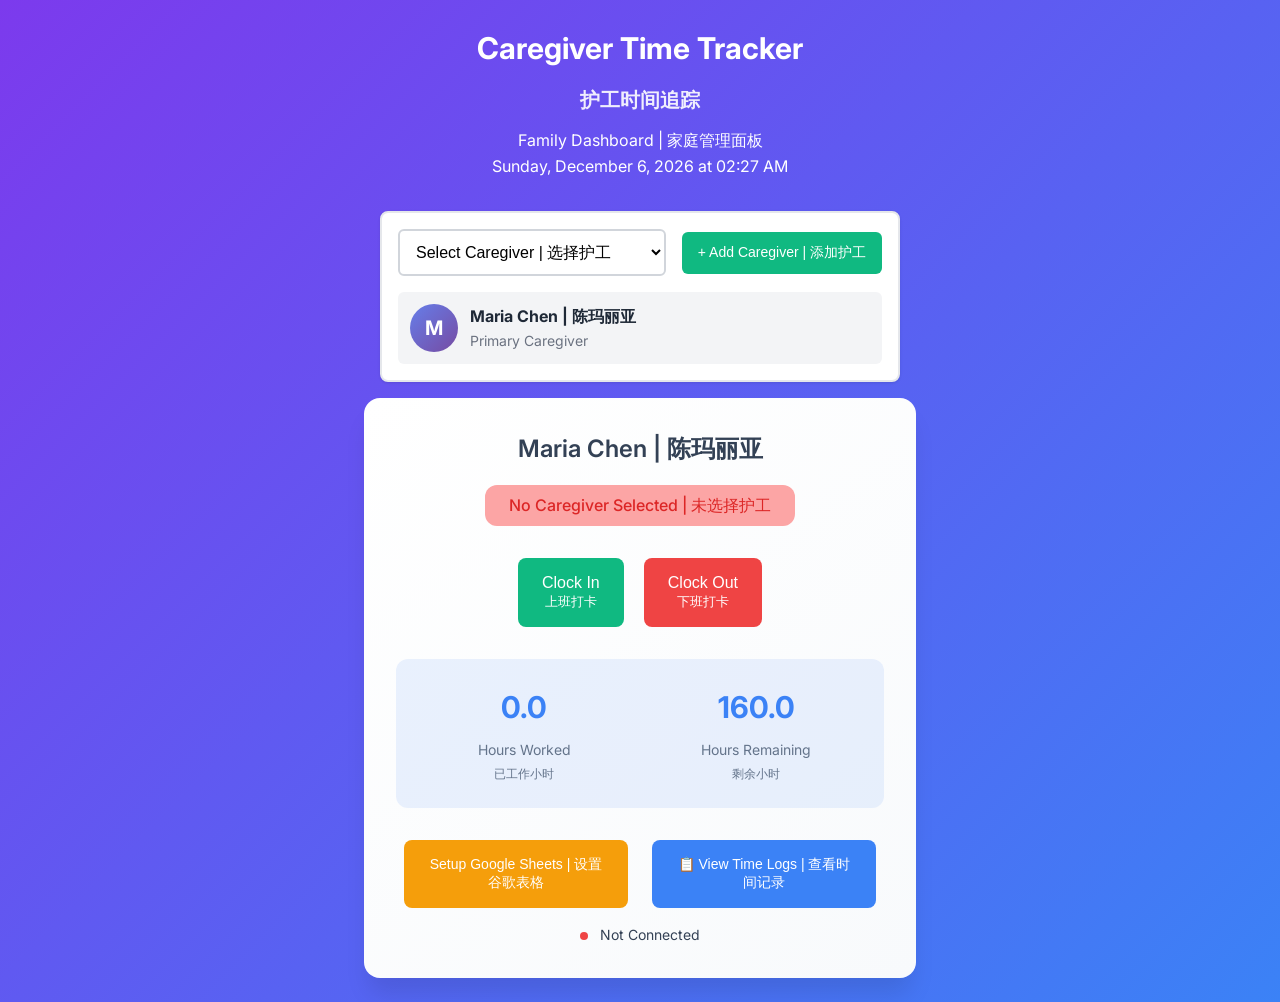
==== commit 07ba45f4: "Add comprehensive time log management system - Add Time Logs modal with full entry viewing and editi" ====
--- a/simple.html
+++ b/simple.html
@@ -336,6 +336,114 @@
         .setup-instructions a {
             color: #3b82f6;
             text-decoration: none;
+        }
+        
+        /* Time Logs Modal */
+        .time-logs-modal .modal-content {
+            max-width: 900px;
+            width: 95%;
+            max-height: 90vh;
+        }
+        
+        .time-logs-table {
+            width: 100%;
+            border-collapse: collapse;
+            margin: 1rem 0;
+            font-size: 0.875rem;
+        }
+        
+        .time-logs-table th,
+        .time-logs-table td {
+            padding: 0.75rem 0.5rem;
+            text-align: left;
+            border-bottom: 1px solid #e5e7eb;
+            vertical-align: middle;
+        }
+        
+        .time-logs-table th {
+            background: #f9fafb;
+            font-weight: 600;
+            color: #374151;
+            position: sticky;
+            top: 0;
+            z-index: 1;
+        }
+        
+        .time-logs-table tbody tr:hover {
+            background: #f3f4f6;
+        }
+        
+        .log-actions {
+            display: flex;
+            gap: 0.25rem;
+            flex-wrap: wrap;
+        }
+        
+        .log-actions button {
+            padding: 0.25rem 0.5rem;
+            border: none;
+            border-radius: 0.25rem;
+            cursor: pointer;
+            font-size: 0.75rem;
+            font-weight: 500;
+        }
+        
+        .edit-btn {
+            background: #3b82f6;
+            color: white;
+        }
+        
+        .delete-btn {
+            background: #ef4444;
+            color: white;
+        }
+        
+        .add-entry-btn {
+            background: #10b981;
+            color: white;
+            margin-bottom: 1rem;
+        }
+        
+        .time-input {
+            width: 100%;
+            padding: 0.5rem;
+            border: 1px solid #d1d5db;
+            border-radius: 0.25rem;
+            font-size: 0.875rem;
+        }
+        
+        .form-row {
+            display: flex;
+            gap: 1rem;
+            margin: 0.75rem 0;
+            align-items: center;
+        }
+        
+        .form-group {
+            flex: 1;
+        }
+        
+        .form-group label {
+            display: block;
+            margin-bottom: 0.25rem;
+            font-weight: 500;
+            font-size: 0.875rem;
+        }
+        
+        @media (max-width: 768px) {
+            .time-logs-table {
+                font-size: 0.75rem;
+            }
+            
+            .time-logs-table th,
+            .time-logs-table td {
+                padding: 0.5rem 0.25rem;
+            }
+            
+            .form-row {
+                flex-direction: column;
+                gap: 0.5rem;
+            }
         }
     </style>
 </head>
@@ -418,12 +526,17 @@
                 </div>
             </div>
             
-            <!-- Google Sheets Setup Button -->
-            <div style="margin-top: 1rem;">
+            <!-- Control Buttons -->
+            <div style="margin-top: 1rem; display: flex; gap: 0.5rem; flex-wrap: wrap;">
                 <button class="btn" id="setupSheetsBtn" onclick="showGoogleSheetsSetup()" 
-                        style="background: #f59e0b; color: white; font-size: 0.875rem;">
+                        style="background: #f59e0b; color: white; font-size: 0.875rem; flex: 1;">
                     Setup Google Sheets | 设置谷歌表格
                 </button>
+                <button class="btn" id="viewLogsBtn" onclick="showTimeLogsModal()" 
+                        style="background: #3b82f6; color: white; font-size: 0.875rem; flex: 1;">
+                    📋 View Time Logs | 查看时间记录
+                </button>
+            </div>
                 <div id="syncStatus" style="margin-top: 0.5rem; font-size: 0.875rem;">
                     <span id="syncIndicator" style="display: inline-block; width: 8px; height: 8px; border-radius: 50%; background: #ef4444; margin-right: 0.5rem;"></span>
                     <span id="syncText">Not Connected</span>
@@ -543,6 +656,114 @@
         </div>
     </div>
 
+    <!-- Time Logs Modal -->
+    <div id="timeLogsModal" class="modal time-logs-modal" style="display: none;">
+        <div class="modal-content">
+            <div class="modal-header">
+                <h3>Time Logs | 时间记录 <span id="logsCaregiverName"></span></h3>
+                <button class="close-btn" onclick="hideTimeLogsModal()">&times;</button>
+            </div>
+            <div class="modal-body">
+                <button class="btn add-entry-btn" onclick="showAddEntryForm()">
+                    ➕ Add Manual Entry | 手动添加记录
+                </button>
+                
+                <div id="addEntryForm" style="display: none; background: #f9fafb; padding: 1rem; border-radius: 0.5rem; margin-bottom: 1rem;">
+                    <h4>Add Time Entry | 添加时间记录</h4>
+                    <form onsubmit="addManualEntry(event)">
+                        <div class="form-row">
+                            <div class="form-group">
+                                <label>Date | 日期:</label>
+                                <input type="date" id="entryDate" class="time-input" required>
+                            </div>
+                            <div class="form-group">
+                                <label>Clock In | 上班时间:</label>
+                                <input type="datetime-local" id="clockInTime" class="time-input" required>
+                            </div>
+                        </div>
+                        <div class="form-row">
+                            <div class="form-group">
+                                <label>Clock Out | 下班时间:</label>
+                                <input type="datetime-local" id="clockOutTime" class="time-input" required>
+                            </div>
+                            <div class="form-group">
+                                <label>Notes | 备注:</label>
+                                <input type="text" id="entryNotes" class="time-input" placeholder="Optional notes...">
+                            </div>
+                        </div>
+                        <div style="display: flex; gap: 1rem;">
+                            <button type="button" onclick="hideAddEntryForm()" style="flex: 1; padding: 0.5rem; background: #6b7280; color: white; border: none; border-radius: 0.25rem;">Cancel | 取消</button>
+                            <button type="submit" style="flex: 1; padding: 0.5rem; background: #10b981; color: white; border: none; border-radius: 0.25rem;">Add Entry | 添加记录</button>
+                        </div>
+                    </form>
+                </div>
+                
+                <div style="max-height: 400px; overflow-y: auto;">
+                    <table class="time-logs-table">
+                        <thead>
+                            <tr>
+                                <th>Date | 日期</th>
+                                <th>Clock In | 上班</th>
+                                <th>Clock Out | 下班</th>
+                                <th>Hours | 小时</th>
+                                <th>Notes | 备注</th>
+                                <th>Actions | 操作</th>
+                            </tr>
+                        </thead>
+                        <tbody id="timeLogsTableBody">
+                            <!-- Time logs will be populated here -->
+                        </tbody>
+                    </table>
+                </div>
+                
+                <div style="margin-top: 1rem; text-align: center; color: #6b7280; font-size: 0.875rem;">
+                    <p>Total Hours This Week: <strong id="weeklyHours">0.0</strong> | 本周总小时数</p>
+                </div>
+            </div>
+        </div>
+    </div>
+
+    <!-- Edit Entry Modal -->
+    <div id="editEntryModal" class="modal" style="display: none;">
+        <div class="modal-content">
+            <div class="modal-header">
+                <h3>Edit Time Entry | 编辑时间记录</h3>
+                <button class="close-btn" onclick="hideEditEntryModal()">&times;</button>
+            </div>
+            <div class="modal-body">
+                <form onsubmit="saveEditedEntry(event)">
+                    <input type="hidden" id="editEntryId">
+                    <div class="form-row">
+                        <div class="form-group">
+                            <label>Date | 日期:</label>
+                            <input type="date" id="editEntryDate" class="time-input" required>
+                        </div>
+                    </div>
+                    <div class="form-row">
+                        <div class="form-group">
+                            <label>Clock In Time | 上班时间:</label>
+                            <input type="datetime-local" id="editClockInTime" class="time-input" required>
+                        </div>
+                        <div class="form-group">
+                            <label>Clock Out Time | 下班时间:</label>
+                            <input type="datetime-local" id="editClockOutTime" class="time-input" required>
+                        </div>
+                    </div>
+                    <div class="form-row">
+                        <div class="form-group">
+                            <label>Notes | 备注:</label>
+                            <input type="text" id="editEntryNotes" class="time-input" placeholder="Optional notes...">
+                        </div>
+                    </div>
+                    <div style="display: flex; gap: 1rem; margin-top: 1rem;">
+                        <button type="button" onclick="hideEditEntryModal()" style="flex: 1; padding: 0.5rem; background: #6b7280; color: white; border: none; border-radius: 0.25rem;">Cancel | 取消</button>
+                        <button type="submit" style="flex: 1; padding: 0.5rem; background: #3b82f6; color: white; border: none; border-radius: 0.25rem;">Save Changes | 保存更改</button>
+                    </div>
+                </form>
+            </div>
+        </div>
+    </div>
+
     <style>
         @keyframes spin {
             to { transform: rotate(360deg); }
@@ -1394,6 +1615,310 @@
             return;
         }
 
+        // Time Log Management Functions
+        let timeEntries = [];
+
+        function loadTimeEntries() {
+            if (!currentCaregiver) return [];
+            
+            try {
+                const saved = localStorage.getItem(`timeEntries_${currentCaregiver.id}`);
+                return saved ? JSON.parse(saved) : [];
+            } catch (e) {
+                console.warn('Could not load time entries:', e);
+                return [];
+            }
+        }
+
+        function saveTimeEntries() {
+            if (!currentCaregiver) return;
+            
+            try {
+                localStorage.setItem(`timeEntries_${currentCaregiver.id}`, JSON.stringify(timeEntries));
+            } catch (e) {
+                console.warn('Could not save time entries:', e);
+            }
+        }
+
+        function showTimeLogsModal() {
+            if (!currentCaregiver) {
+                showNotification('Please select a caregiver first | 请先选择护工', 'error');
+                return;
+            }
+            
+            timeEntries = loadTimeEntries();
+            document.getElementById('logsCaregiverName').textContent = `(${currentCaregiver.name})`;
+            updateTimeLogsTable();
+            document.getElementById('timeLogsModal').style.display = 'flex';
+        }
+
+        function hideTimeLogsModal() {
+            document.getElementById('timeLogsModal').style.display = 'none';
+            hideAddEntryForm();
+            hideEditEntryModal();
+        }
+
+        function updateTimeLogsTable() {
+            const tbody = document.getElementById('timeLogsTableBody');
+            tbody.innerHTML = '';
+            
+            if (timeEntries.length === 0) {
+                tbody.innerHTML = `
+                    <tr>
+                        <td colspan="6" style="text-align: center; color: #6b7280; padding: 2rem;">
+                            No time entries found | 未找到时间记录<br>
+                            <small>Add your first entry using the button above | 使用上面的按钮添加第一条记录</small>
+                        </td>
+                    </tr>
+                `;
+                document.getElementById('weeklyHours').textContent = '0.0';
+                return;
+            }
+            
+            // Sort entries by date (newest first)
+            const sortedEntries = timeEntries.sort((a, b) => new Date(b.clockIn) - new Date(a.clockIn));
+            
+            let weeklyTotal = 0;
+            const oneWeekAgo = new Date();
+            oneWeekAgo.setDate(oneWeekAgo.getDate() - 7);
+            
+            sortedEntries.forEach(entry => {
+                const clockIn = new Date(entry.clockIn);
+                const clockOut = new Date(entry.clockOut);
+                const hours = (clockOut - clockIn) / (1000 * 60 * 60);
+                
+                // Add to weekly total if within last 7 days
+                if (clockIn >= oneWeekAgo) {
+                    weeklyTotal += hours;
+                }
+                
+                const row = document.createElement('tr');
+                row.innerHTML = `
+                    <td>${clockIn.toLocaleDateString()}</td>
+                    <td>${clockIn.toLocaleTimeString()}</td>
+                    <td>${clockOut.toLocaleTimeString()}</td>
+                    <td>${hours.toFixed(1)}h</td>
+                    <td>${entry.notes || '-'}</td>
+                    <td>
+                        <div class="log-actions">
+                            <button class="edit-btn" onclick="editTimeEntry('${entry.id}')">Edit | 编辑</button>
+                            <button class="delete-btn" onclick="deleteTimeEntry('${entry.id}')">Delete | 删除</button>
+                        </div>
+                    </td>
+                `;
+                tbody.appendChild(row);
+            });
+            
+            document.getElementById('weeklyHours').textContent = weeklyTotal.toFixed(1);
+        }
+
+        function showAddEntryForm() {
+            const form = document.getElementById('addEntryForm');
+            form.style.display = 'block';
+            
+            // Set default date to today
+            const today = new Date();
+            document.getElementById('entryDate').value = today.toISOString().split('T')[0];
+            
+            // Set default times (9 AM to 5 PM)
+            const defaultStart = new Date(today);
+            defaultStart.setHours(9, 0, 0, 0);
+            const defaultEnd = new Date(today);
+            defaultEnd.setHours(17, 0, 0, 0);
+            
+            document.getElementById('clockInTime').value = defaultStart.toISOString().slice(0, 16);
+            document.getElementById('clockOutTime').value = defaultEnd.toISOString().slice(0, 16);
+        }
+
+        function hideAddEntryForm() {
+            document.getElementById('addEntryForm').style.display = 'none';
+            // Reset form
+            document.getElementById('entryDate').value = '';
+            document.getElementById('clockInTime').value = '';
+            document.getElementById('clockOutTime').value = '';
+            document.getElementById('entryNotes').value = '';
+        }
+
+        function addManualEntry(event) {
+            event.preventDefault();
+            
+            const clockInTime = new Date(document.getElementById('clockInTime').value);
+            const clockOutTime = new Date(document.getElementById('clockOutTime').value);
+            const notes = document.getElementById('entryNotes').value.trim();
+            
+            // Validation
+            if (clockInTime >= clockOutTime) {
+                showNotification('Clock out time must be after clock in time | 下班时间必须晚于上班时间', 'error');
+                return;
+            }
+            
+            // Check for overlapping entries
+            const hasOverlap = timeEntries.some(entry => {
+                const existingIn = new Date(entry.clockIn);
+                const existingOut = new Date(entry.clockOut);
+                return (clockInTime < existingOut && clockOutTime > existingIn);
+            });
+            
+            if (hasOverlap) {
+                showNotification('Time entry overlaps with existing entry | 时间记录与现有记录重叠', 'error');
+                return;
+            }
+            
+            // Create new entry
+            const newEntry = {
+                id: Date.now().toString(),
+                clockIn: clockInTime.toISOString(),
+                clockOut: clockOutTime.toISOString(),
+                notes: notes,
+                createdAt: new Date().toISOString(),
+                manual: true
+            };
+            
+            timeEntries.push(newEntry);
+            saveTimeEntries();
+            updateTimeLogsTable();
+            hideAddEntryForm();
+            
+            showNotification('Time entry added successfully | 时间记录添加成功', 'success');
+            
+            // Sync to Google Sheets if connected
+            if (googleSheetsConfig.isConnected) {
+                logManualEntryToGoogleSheets(newEntry);
+            }
+        }
+
+        function editTimeEntry(entryId) {
+            const entry = timeEntries.find(e => e.id === entryId);
+            if (!entry) return;
+            
+            const clockIn = new Date(entry.clockIn);
+            const clockOut = new Date(entry.clockOut);
+            
+            // Populate edit form
+            document.getElementById('editEntryId').value = entryId;
+            document.getElementById('editEntryDate').value = clockIn.toISOString().split('T')[0];
+            document.getElementById('editClockInTime').value = clockIn.toISOString().slice(0, 16);
+            document.getElementById('editClockOutTime').value = clockOut.toISOString().slice(0, 16);
+            document.getElementById('editEntryNotes').value = entry.notes || '';
+            
+            document.getElementById('editEntryModal').style.display = 'flex';
+        }
+
+        function hideEditEntryModal() {
+            document.getElementById('editEntryModal').style.display = 'none';
+        }
+
+        function saveEditedEntry(event) {
+            event.preventDefault();
+            
+            const entryId = document.getElementById('editEntryId').value;
+            const clockInTime = new Date(document.getElementById('editClockInTime').value);
+            const clockOutTime = new Date(document.getElementById('editClockOutTime').value);
+            const notes = document.getElementById('editEntryNotes').value.trim();
+            
+            // Validation
+            if (clockInTime >= clockOutTime) {
+                showNotification('Clock out time must be after clock in time | 下班时间必须晚于上班时间', 'error');
+                return;
+            }
+            
+            // Check for overlapping entries (excluding current entry)
+            const hasOverlap = timeEntries.some(entry => {
+                if (entry.id === entryId) return false; // Skip current entry
+                const existingIn = new Date(entry.clockIn);
+                const existingOut = new Date(entry.clockOut);
+                return (clockInTime < existingOut && clockOutTime > existingIn);
+            });
+            
+            if (hasOverlap) {
+                showNotification('Time entry overlaps with existing entry | 时间记录与现有记录重叠', 'error');
+                return;
+            }
+            
+            // Update entry
+            const entryIndex = timeEntries.findIndex(e => e.id === entryId);
+            if (entryIndex !== -1) {
+                timeEntries[entryIndex] = {
+                    ...timeEntries[entryIndex],
+                    clockIn: clockInTime.toISOString(),
+                    clockOut: clockOutTime.toISOString(),
+                    notes: notes,
+                    lastModified: new Date().toISOString()
+                };
+                
+                saveTimeEntries();
+                updateTimeLogsTable();
+                hideEditEntryModal();
+                
+                showNotification('Time entry updated successfully | 时间记录更新成功', 'success');
+                
+                // Sync to Google Sheets if connected
+                if (googleSheetsConfig.isConnected) {
+                    logManualEntryToGoogleSheets(timeEntries[entryIndex]);
+                }
+            }
+        }
+
+        function deleteTimeEntry(entryId) {
+            if (!confirm('Are you sure you want to delete this time entry? | 确定要删除这条时间记录吗？')) {
+                return;
+            }
+            
+            timeEntries = timeEntries.filter(entry => entry.id !== entryId);
+            saveTimeEntries();
+            updateTimeLogsTable();
+            
+            showNotification('Time entry deleted successfully | 时间记录删除成功', 'success');
+        }
+
+        async function logManualEntryToGoogleSheets(entry) {
+            try {
+                const clockIn = new Date(entry.clockIn);
+                const clockOut = new Date(entry.clockOut);
+                const hours = (clockOut - clockIn) / (1000 * 60 * 60);
+                
+                await logToGoogleSheets('MANUAL_ENTRY', {
+                    action: 'Manual Entry',
+                    timestamp: entry.createdAt,
+                    caregiver: currentCaregiver.chineseName ? 
+                        `${currentCaregiver.name} | ${currentCaregiver.chineseName}` : 
+                        currentCaregiver.name,
+                    sessionHours: hours.toFixed(2),
+                    totalHours: '', // We don't track total for manual entries
+                    clockInTime: clockIn.toISOString(),
+                    clockOutTime: clockOut.toISOString(),
+                    notes: entry.notes || 'Manual entry'
+                });
+            } catch (error) {
+                console.warn('Failed to sync manual entry to Google Sheets:', error);
+            }
+        }
+
+        // Enhance the existing clock functions to also save to time entries
+        const originalClockOut = clockOut;
+        async function clockOut() {
+            if (!isClocked || !startTime || !currentCaregiver) return;
+            
+            const endTime = new Date();
+            
+            // Save to time entries
+            const timeEntry = {
+                id: Date.now().toString(),
+                clockIn: startTime.toISOString(),
+                clockOut: endTime.toISOString(),
+                notes: 'Automatic entry',
+                createdAt: new Date().toISOString(),
+                manual: false
+            };
+            
+            timeEntries = loadTimeEntries();
+            timeEntries.push(timeEntry);
+            saveTimeEntries();
+            
+            // Call original clock out function
+            await originalClockOut();
+        }
+
         // Start the app
         if (document.readyState === 'loading') {
             document.addEventListener('DOMContentLoaded', initApp);
